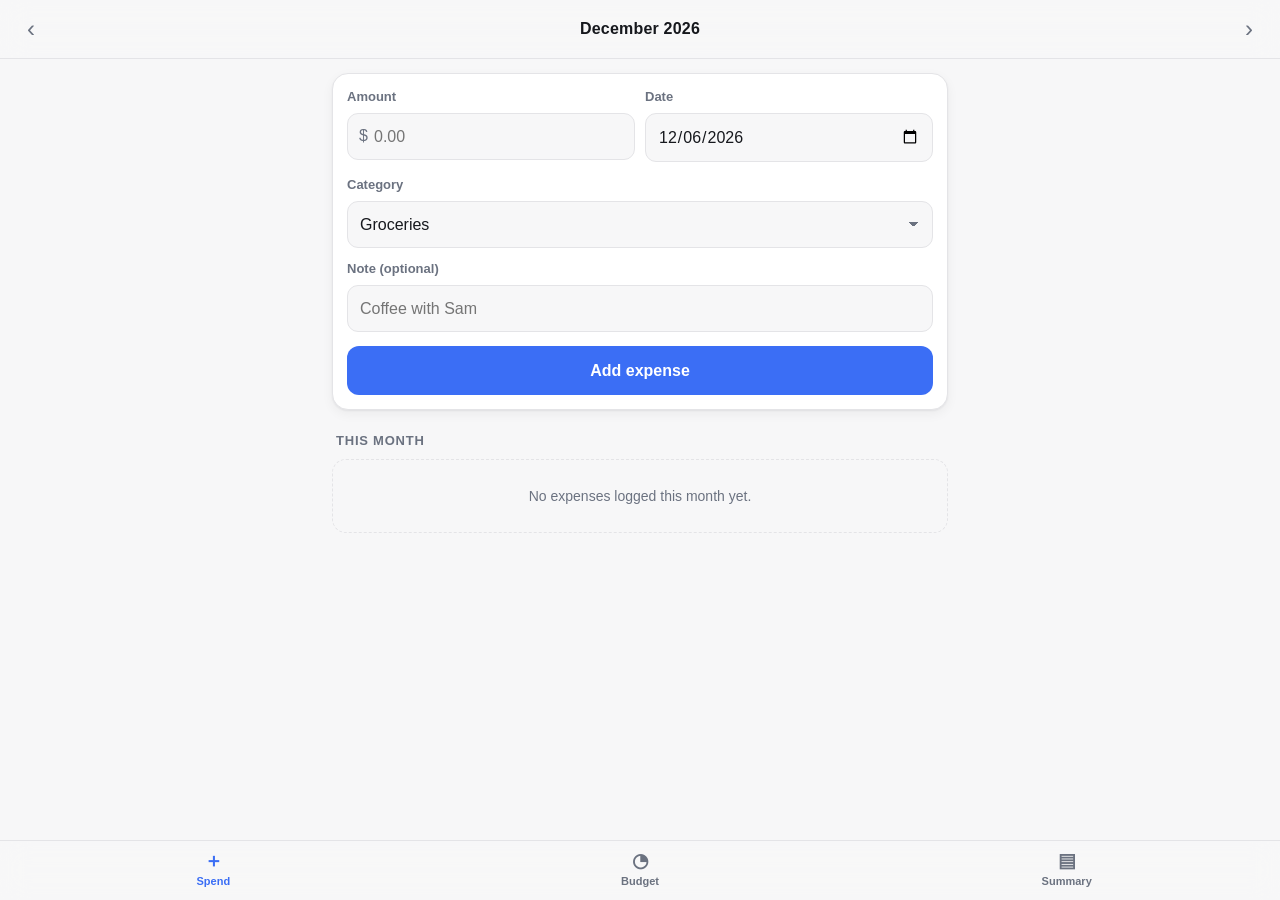
==== index.html @ 0bf2b074 "Add Budget: a private, on-device budgeting PWA Static HTML/CSS/JS. All data stays in the browser's l" ====
<!doctype html>
<html lang="en">
<head>
<meta charset="utf-8">
<meta name="viewport" content="width=device-width, initial-scale=1, viewport-fit=cover">
<title>Budget</title>
<meta name="theme-color" content="#0f1115" media="(prefers-color-scheme: dark)">
<meta name="theme-color" content="#f7f7f8" media="(prefers-color-scheme: light)">
<meta name="apple-mobile-web-app-capable" content="yes">
<meta name="mobile-web-app-capable" content="yes">
<meta name="apple-mobile-web-app-status-bar-style" content="black-translucent">
<meta name="apple-mobile-web-app-title" content="Budget">
<link rel="manifest" href="manifest.webmanifest">
<link rel="apple-touch-icon" href="icons/icon-180.png">
<link rel="icon" href="icons/icon-192.png">
<link rel="stylesheet" href="styles.css">
</head>
<body>

<header class="topbar">
  <button class="monthnav" id="prevMonth" aria-label="Previous month">‹</button>
  <div class="monthlabel" id="monthLabel">—</div>
  <button class="monthnav" id="nextMonth" aria-label="Next month">›</button>
</header>

<main>
  <!-- ── SPEND ── -->
  <section class="view" id="view-spend">
    <form id="expenseForm" class="card">
      <div class="row">
        <div class="field amount">
          <label for="exAmount">Amount</label>
          <div class="amountwrap">
            <span class="cur" id="curSign">$</span>
            <input id="exAmount" type="text" inputmode="decimal" placeholder="0.00" autocomplete="off" required>
          </div>
        </div>
        <div class="field">
          <label for="exDate">Date</label>
          <input id="exDate" type="date" required>
        </div>
      </div>
      <div class="field">
        <label for="exCat">Category</label>
        <select id="exCat" required></select>
      </div>
      <div class="field">
        <label for="exNote">Note <span class="muted">(optional)</span></label>
        <input id="exNote" type="text" placeholder="Coffee with Sam" autocomplete="off">
      </div>
      <button type="submit" class="primary">Add expense</button>
    </form>

    <h2 class="sectiontitle">This month <span class="count" id="txCount"></span></h2>
    <ul class="txlist" id="txList"></ul>
  </section>

  <!-- ── BUDGET ── -->
  <section class="view" id="view-budget" hidden>
    <div class="card total" id="totalCard">
      <div class="totalhead">
        <span>Total spent</span>
        <span class="totalfig"><b id="totalSpent">$0</b> <span class="muted">of <span id="totalBudget">$0</span></span></span>
      </div>
      <div class="bar"><div class="fill" id="totalFill"></div></div>
      <div class="totalfoot" id="totalFoot"></div>
    </div>

    <h2 class="sectiontitle">Categories</h2>
    <ul class="catlist" id="catList"></ul>

    <form id="catForm" class="card">
      <div class="field"><label for="catName">New category</label>
        <input id="catName" type="text" placeholder="Groceries" autocomplete="off" required></div>
      <div class="field"><label for="catBudget">Monthly budget</label>
        <input id="catBudget" type="text" inputmode="decimal" placeholder="400" autocomplete="off" required></div>
      <button type="submit" class="primary">Add category</button>
    </form>
  </section>

  <!-- ── SUMMARY ── -->
  <section class="view" id="view-summary" hidden>
    <div id="summaryBody"></div>
    <div class="card">
      <h3 class="cardtitle">Your data</h3>
      <p class="muted small">Everything lives on this device only. Nothing is ever sent anywhere. Save a backup now and then — see the note in the README about iOS clearing storage.</p>
      <div class="btnrow">
        <button class="ghost" id="exportBtn">Export backup</button>
        <button class="ghost" id="importBtn">Import backup</button>
      </div>
      <input type="file" id="importFile" accept="application/json,.json" hidden>
      <button class="danger ghost" id="wipeBtn">Erase everything</button>
    </div>
  </section>
</main>

<nav class="tabbar">
  <button class="tab is-active" data-view="spend"><span class="ico">＋</span>Spend</button>
  <button class="tab" data-view="budget"><span class="ico">◔</span>Budget</button>
  <button class="tab" data-view="summary"><span class="ico">▤</span>Summary</button>
</nav>

<div class="toast" id="toast" role="status" aria-live="polite"></div>

<script src="app.js"></script>
</body>
</html>
---- styles.css ----
:root{
  --bg:#f7f7f8; --card:#ffffff; --ink:#16181d; --muted:#6b7280;
  --line:#e4e4e7; --accent:#3b6ef5; --good:#16a34a; --warn:#d97706; --over:#dc2626;
  --track:#ececed; --shadow:0 1px 2px rgba(16,18,29,.06), 0 4px 12px rgba(16,18,29,.05);
  --safe-b: env(safe-area-inset-bottom, 0px);
  --safe-t: env(safe-area-inset-top, 0px);
}
@media (prefers-color-scheme: dark){
  :root{
    --bg:#0f1115; --card:#171a20; --ink:#e9eaee; --muted:#9aa1ad;
    --line:#262a32; --accent:#5b86ff; --good:#3ecf7a; --warn:#e6a23c; --over:#f4685f;
    --track:#23272f; --shadow:none;
  }
}
*{box-sizing:border-box}
html,body{margin:0;padding:0}
body{
  background:var(--bg); color:var(--ink);
  font:16px/1.45 -apple-system,BlinkMacSystemFont,"SF Pro Text","Segoe UI",Roboto,sans-serif;
  -webkit-text-size-adjust:100%; -webkit-tap-highlight-color:transparent;
  padding-bottom:calc(64px + var(--safe-b));
}
h2,h3{margin:0}
button,input,select{font:inherit;color:inherit}

/* top bar */
.topbar{
  position:sticky; top:0; z-index:20;
  padding:calc(var(--safe-t) + 10px) 12px 10px;
  display:flex; align-items:center; gap:4px;
  background:color-mix(in srgb, var(--bg) 88%, transparent);
  backdrop-filter:saturate(180%) blur(14px);
  -webkit-backdrop-filter:saturate(180%) blur(14px);
  border-bottom:1px solid var(--line);
}
.monthlabel{flex:1;text-align:center;font-weight:650;letter-spacing:.2px}
.monthnav{
  width:38px;height:38px;border:0;border-radius:10px;background:transparent;
  font-size:24px;line-height:1;color:var(--muted);cursor:pointer
}
.monthnav:active{background:var(--track)}

main{padding:14px 12px 24px;max-width:640px;margin:0 auto}
.sectiontitle{
  font-size:13px;font-weight:650;text-transform:uppercase;letter-spacing:.06em;
  color:var(--muted);margin:22px 4px 8px;display:flex;justify-content:space-between;align-items:baseline
}
.count{font-weight:500;text-transform:none;letter-spacing:0}
.cardtitle{font-size:15px;font-weight:650;margin-bottom:6px}
.muted{color:var(--muted)}
.small{font-size:13px;line-height:1.5}

.card{
  background:var(--card); border:1px solid var(--line); border-radius:16px;
  padding:14px; box-shadow:var(--shadow); margin-bottom:12px;
}
.field{margin-bottom:12px;display:flex;flex-direction:column;gap:6px}
.field:last-of-type{margin-bottom:14px}
label{font-size:13px;color:var(--muted);font-weight:550}
input[type=text],input[type=date],select{
  width:100%;padding:11px 12px;border:1px solid var(--line);border-radius:11px;
  background:var(--bg);appearance:none;-webkit-appearance:none;font-size:16px;
}
input:focus,select:focus{outline:2px solid var(--accent);outline-offset:-1px;border-color:transparent}
select{background-image:linear-gradient(45deg,transparent 50%,var(--muted) 50%),linear-gradient(135deg,var(--muted) 50%,transparent 50%);
  background-position:calc(100% - 18px) 50%,calc(100% - 13px) 50%;background-size:5px 5px,5px 5px;background-repeat:no-repeat;padding-right:34px}
.row{display:flex;gap:10px}
.row .field{flex:1;min-width:0}
.amountwrap{position:relative}
.amountwrap .cur{position:absolute;left:12px;top:50%;transform:translateY(-50%);color:var(--muted)}
.amountwrap input{padding-left:26px;font-variant-numeric:tabular-nums}

button.primary{
  width:100%;padding:13px;border:0;border-radius:12px;background:var(--accent);
  color:#fff;font-weight:650;cursor:pointer
}
button.primary:active{filter:brightness(.92)}
button.ghost{
  padding:11px 14px;border:1px solid var(--line);border-radius:11px;background:transparent;
  font-weight:550;cursor:pointer
}
button.ghost:active{background:var(--track)}
button.danger{color:var(--over);border-color:color-mix(in srgb,var(--over) 35%,transparent);width:100%;margin-top:10px}
.btnrow{display:flex;gap:10px}
.btnrow button{flex:1}

/* progress bars */
.bar{height:9px;background:var(--track);border-radius:99px;overflow:hidden;margin:9px 0 0}
.fill{height:100%;width:0;border-radius:99px;background:var(--good);transition:width .28s ease}
.fill.warn{background:var(--warn)} .fill.over{background:var(--over)}

.total .totalhead{display:flex;justify-content:space-between;align-items:baseline;font-size:14px;color:var(--muted)}
.total .totalfig b{font-size:24px;color:var(--ink);font-variant-numeric:tabular-nums}
.total .totalfoot{margin-top:9px;font-size:13px;color:var(--muted)}
.total .totalfoot b{color:var(--ink)}

/* category list */
.catlist,.txlist{list-style:none;margin:0;padding:0}
.catlist li{
  background:var(--card);border:1px solid var(--line);border-radius:16px;
  padding:13px 14px;margin-bottom:10px;box-shadow:var(--shadow)
}
.cathead{display:flex;justify-content:space-between;align-items:baseline;gap:10px}
.catname{font-weight:600}
.catfig{font-variant-numeric:tabular-nums;font-size:14px;color:var(--muted);white-space:nowrap}
.catfig b{color:var(--ink)}
.catfoot{display:flex;justify-content:space-between;align-items:center;margin-top:8px;font-size:13px;color:var(--muted)}
.catfoot .acts{display:flex;gap:14px}
.linkbtn{background:none;border:0;padding:0;color:var(--accent);font-size:13px;font-weight:550;cursor:pointer}
.linkbtn.del{color:var(--over)}

/* transactions */
.txlist li{
  display:flex;align-items:center;gap:12px;padding:12px 14px;background:var(--card);
  border:1px solid var(--line);border-radius:14px;margin-bottom:8px;box-shadow:var(--shadow)
}
.tx-main{flex:1;min-width:0}
.tx-note{font-weight:550;white-space:nowrap;overflow:hidden;text-overflow:ellipsis}
.tx-meta{font-size:12.5px;color:var(--muted);margin-top:2px}
.tx-amt{font-variant-numeric:tabular-nums;font-weight:600}
.tx-del{background:none;border:0;color:var(--muted);font-size:20px;padding:0 2px;cursor:pointer;line-height:1}

.empty{
  text-align:center;color:var(--muted);font-size:14px;padding:26px 16px;
  border:1px dashed var(--line);border-radius:14px
}

/* summary */
.sumgrid{display:grid;grid-template-columns:1fr 1fr;gap:10px;margin-bottom:12px}
.stat{background:var(--card);border:1px solid var(--line);border-radius:16px;padding:14px;box-shadow:var(--shadow)}
.stat .k{font-size:12.5px;color:var(--muted);font-weight:550}
.stat .v{font-size:23px;font-weight:680;margin-top:3px;font-variant-numeric:tabular-nums}
.stat .v.over{color:var(--over)} .stat .v.good{color:var(--good)}
.sumrow{display:flex;align-items:center;gap:10px;padding:9px 0;border-bottom:1px solid var(--line)}
.sumrow:last-child{border-bottom:0}
.sumrow .nm{flex:1;min-width:0;white-space:nowrap;overflow:hidden;text-overflow:ellipsis}
.sumrow .pct{width:44px;text-align:right;font-size:13px;color:var(--muted);font-variant-numeric:tabular-nums}
.sumrow .amt{width:96px;text-align:right;font-variant-numeric:tabular-nums;font-size:14px}
.minibar{width:56px;height:6px;background:var(--track);border-radius:99px;overflow:hidden}
.minibar i{display:block;height:100%;background:var(--good);border-radius:99px}
.minibar i.warn{background:var(--warn)} .minibar i.over{background:var(--over)}

/* tab bar */
.tabbar{
  position:fixed;left:0;right:0;bottom:0;z-index:20;display:flex;
  padding-bottom:var(--safe-b);
  background:color-mix(in srgb, var(--bg) 88%, transparent);
  backdrop-filter:saturate(180%) blur(14px);
  -webkit-backdrop-filter:saturate(180%) blur(14px);
  border-top:1px solid var(--line);
}
.tab{
  flex:1;border:0;background:none;padding:9px 0 10px;font-size:11px;font-weight:600;
  color:var(--muted);display:flex;flex-direction:column;align-items:center;gap:2px;cursor:pointer
}
.tab .ico{font-size:19px;line-height:1.15}
.tab.is-active{color:var(--accent)}

.toast{
  position:fixed;left:50%;bottom:calc(78px + var(--safe-b));transform:translate(-50%,14px);
  background:var(--ink);color:var(--bg);padding:10px 16px;border-radius:99px;font-size:14px;
  font-weight:550;opacity:0;pointer-events:none;transition:opacity .2s,transform .2s;z-index:30;
  max-width:88vw;text-align:center
}
.toast.show{opacity:1;transform:translate(-50%,0)}
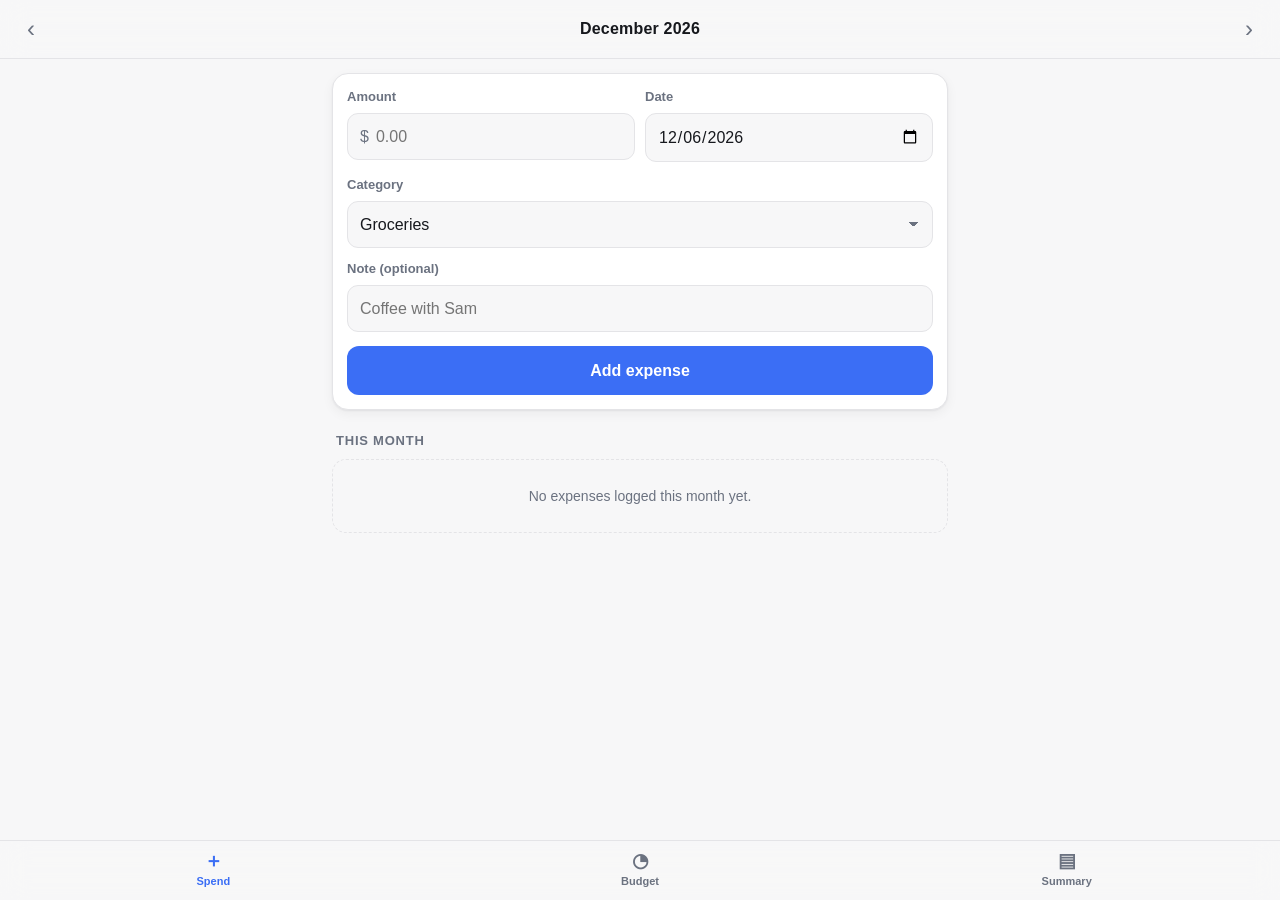
==== commit 3ccc6b04: "Move app to /budget/, add storage-protection status, fix amount field - App now served from /budget/" ====
--- a/index.html
+++ b/index.html
@@ -2,106 +2,43 @@
 <html lang="en">
 <head>
 <meta charset="utf-8">
-<meta name="viewport" content="width=device-width, initial-scale=1, viewport-fit=cover">
-<title>Budget</title>
-<meta name="theme-color" content="#0f1115" media="(prefers-color-scheme: dark)">
-<meta name="theme-color" content="#f7f7f8" media="(prefers-color-scheme: light)">
-<meta name="apple-mobile-web-app-capable" content="yes">
-<meta name="mobile-web-app-capable" content="yes">
-<meta name="apple-mobile-web-app-status-bar-style" content="black-translucent">
-<meta name="apple-mobile-web-app-title" content="Budget">
-<link rel="manifest" href="manifest.webmanifest">
-<link rel="apple-touch-icon" href="icons/icon-180.png">
-<link rel="icon" href="icons/icon-192.png">
-<link rel="stylesheet" href="styles.css">
+<meta name="viewport" content="width=device-width, initial-scale=1">
+<title>tiffanyl9</title>
+<style>
+  :root{color-scheme:light dark}
+  body{
+    margin:0;min-height:100vh;display:flex;flex-direction:column;
+    align-items:center;justify-content:center;gap:14px;
+    font:16px/1.5 -apple-system,BlinkMacSystemFont,"Segoe UI",Roboto,sans-serif;
+    background:#f7f7f8;color:#16181d;
+  }
+  @media (prefers-color-scheme:dark){body{background:#0f1115;color:#e9eaee}}
+  a{color:#3b6ef5;font-weight:600;text-decoration:none}
+  @media (prefers-color-scheme:dark){a{color:#5b86ff}}
+  p{color:#6b7280;margin:0;font-size:14px}
+</style>
 </head>
 <body>
+  <p>Taking you to</p>
+  <a href="/budget/" id="link">the budget app →</a>
 
-<header class="topbar">
-  <button class="monthnav" id="prevMonth" aria-label="Previous month">‹</button>
-  <div class="monthlabel" id="monthLabel">—</div>
-  <button class="monthnav" id="nextMonth" aria-label="Next month">›</button>
-</header>
-
-<main>
-  <!-- ── SPEND ── -->
-  <section class="view" id="view-spend">
-    <form id="expenseForm" class="card">
-      <div class="row">
-        <div class="field amount">
-          <label for="exAmount">Amount</label>
-          <div class="amountwrap">
-            <span class="cur" id="curSign">$</span>
-            <input id="exAmount" type="text" inputmode="decimal" placeholder="0.00" autocomplete="off" required>
-          </div>
-        </div>
-        <div class="field">
-          <label for="exDate">Date</label>
-          <input id="exDate" type="date" required>
-        </div>
-      </div>
-      <div class="field">
-        <label for="exCat">Category</label>
-        <select id="exCat" required></select>
-      </div>
-      <div class="field">
-        <label for="exNote">Note <span class="muted">(optional)</span></label>
-        <input id="exNote" type="text" placeholder="Coffee with Sam" autocomplete="off">
-      </div>
-      <button type="submit" class="primary">Add expense</button>
-    </form>
-
-    <h2 class="sectiontitle">This month <span class="count" id="txCount"></span></h2>
-    <ul class="txlist" id="txList"></ul>
-  </section>
-
-  <!-- ── BUDGET ── -->
-  <section class="view" id="view-budget" hidden>
-    <div class="card total" id="totalCard">
-      <div class="totalhead">
-        <span>Total spent</span>
-        <span class="totalfig"><b id="totalSpent">$0</b> <span class="muted">of <span id="totalBudget">$0</span></span></span>
-      </div>
-      <div class="bar"><div class="fill" id="totalFill"></div></div>
-      <div class="totalfoot" id="totalFoot"></div>
-    </div>
-
-    <h2 class="sectiontitle">Categories</h2>
-    <ul class="catlist" id="catList"></ul>
-
-    <form id="catForm" class="card">
-      <div class="field"><label for="catName">New category</label>
-        <input id="catName" type="text" placeholder="Groceries" autocomplete="off" required></div>
-      <div class="field"><label for="catBudget">Monthly budget</label>
-        <input id="catBudget" type="text" inputmode="decimal" placeholder="400" autocomplete="off" required></div>
-      <button type="submit" class="primary">Add category</button>
-    </form>
-  </section>
-
-  <!-- ── SUMMARY ── -->
-  <section class="view" id="view-summary" hidden>
-    <div id="summaryBody"></div>
-    <div class="card">
-      <h3 class="cardtitle">Your data</h3>
-      <p class="muted small">Everything lives on this device only. Nothing is ever sent anywhere. Save a backup now and then — see the note in the README about iOS clearing storage.</p>
-      <div class="btnrow">
-        <button class="ghost" id="exportBtn">Export backup</button>
-        <button class="ghost" id="importBtn">Import backup</button>
-      </div>
-      <input type="file" id="importFile" accept="application/json,.json" hidden>
-      <button class="danger ghost" id="wipeBtn">Erase everything</button>
-    </div>
-  </section>
-</main>
-
-<nav class="tabbar">
-  <button class="tab is-active" data-view="spend"><span class="ico">＋</span>Spend</button>
-  <button class="tab" data-view="budget"><span class="ico">◔</span>Budget</button>
-  <button class="tab" data-view="summary"><span class="ico">▤</span>Summary</button>
-</nav>
-
-<div class="toast" id="toast" role="status" aria-live="polite"></div>
-
-<script src="app.js"></script>
+<script>
+// The app used to live here at the root. If a service worker from that version is still
+// registered for "/", clear it out so this page can't be served from a stale cache —
+// then move on to the new address. Registrations under /budget/ are left alone.
+(async () => {
+  try {
+    if ('serviceWorker' in navigator) {
+      const regs = await navigator.serviceWorker.getRegistrations();
+      await Promise.all(
+        regs
+          .filter(r => new URL(r.scope).pathname === '/')
+          .map(r => r.unregister())
+      );
+    }
+  } catch (e) { /* nothing worth blocking the redirect for */ }
+  location.replace('/budget/');
+})();
+</script>
 </body>
 </html>
